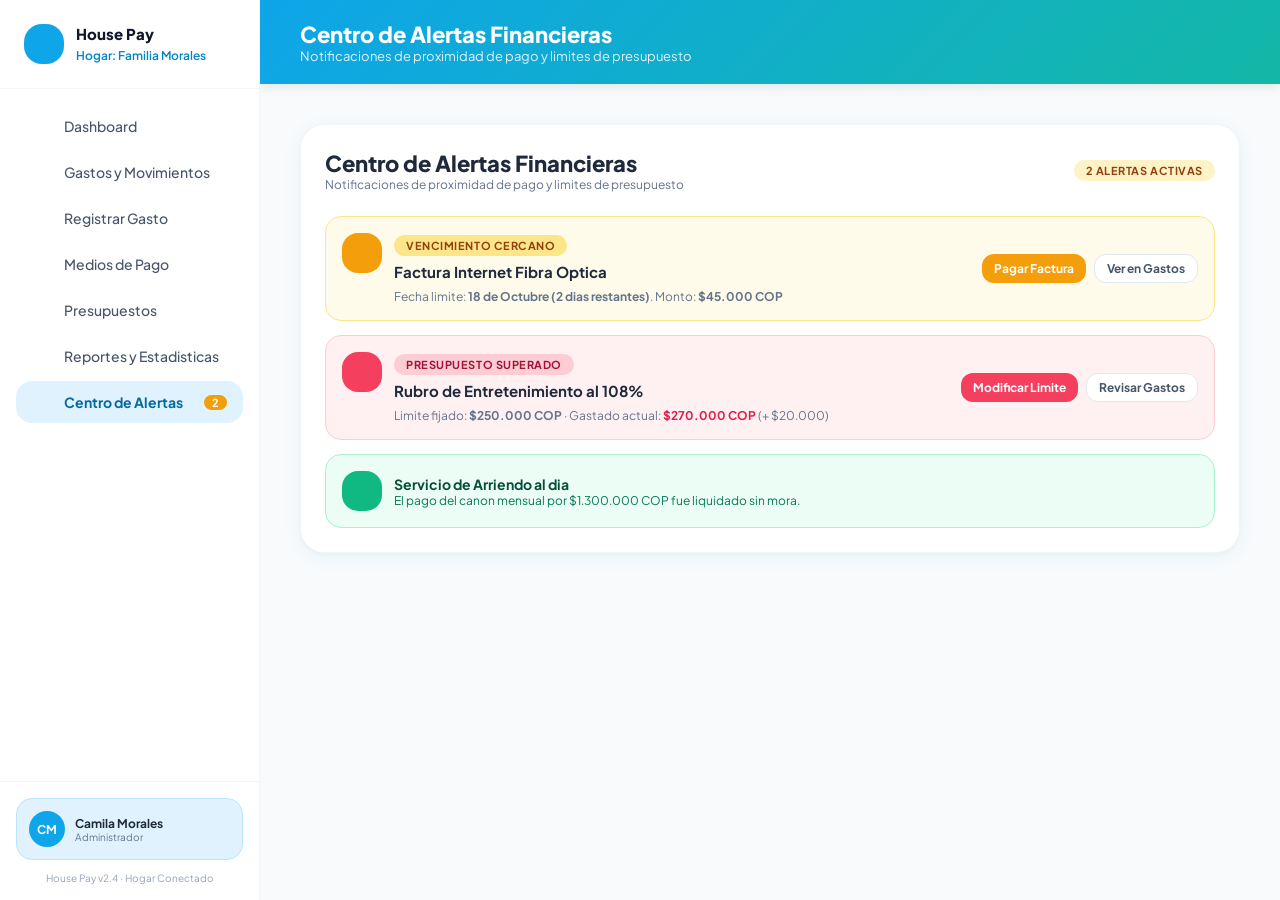
==== alertas.html @ f839c931 "Add files via upload" ====
<!DOCTYPE html>
<html lang="es">
<head>
  <meta charset="UTF-8">
  <meta name="viewport" content="width=device-width, initial-scale=1.0">
  <title>Alertas - House Pay Assistant</title>
  <link rel="preconnect" href="https://fonts.googleapis.com">
  <link href="https://fonts.googleapis.com/css2?family=Plus+Jakarta+Sans:wght@300;400;500;600;700;800&display=swap" rel="stylesheet">
  <link rel="stylesheet" href="styles.css">
</head>
<body>
<div class="app">

  <aside class="barra-lateral">
    <div>
      <div class="logo-app">
        <div class="icono-redondo"><i class="fa-solid fa-house-chimney-user"></i></div>
        <div>
          <h2>House Pay</h2>
          <span>Hogar: Familia Morales</span>
        </div>
      </div>
      <nav class="menu-principal">
        <a href="dashboard.html" class="enlace-menu"><i class="fa-solid fa-grid-2"></i><span>Dashboard</span></a>
        <a href="gastos.html" class="enlace-menu"><i class="fa-solid fa-receipt"></i><span>Gastos y Movimientos</span></a>
        <a href="registrar.html" class="enlace-menu"><i class="fa-solid fa-circle-plus"></i><span>Registrar Gasto</span></a>
        <a href="medios.html" class="enlace-menu"><i class="fa-solid fa-credit-card"></i><span>Medios de Pago</span></a>
        <a href="presupuestos.html" class="enlace-menu"><i class="fa-solid fa-chart-pie"></i><span>Presupuestos</span></a>
        <a href="reportes.html" class="enlace-menu"><i class="fa-solid fa-chart-simple"></i><span>Reportes y Estadisticas</span></a>
        <a href="alertas.html" class="enlace-menu enlace-menu-activo"><i class="fa-solid fa-bell"></i><span>Centro de Alertas</span><span class="globo-aviso">2</span></a>
      </nav>
    </div>
    <div class="pie-lateral">
      <div class="tarjeta-usuario">
        <div style="display:flex; align-items:center; gap:10px;">
          <div class="avatar">CM</div>
          <div>
            <p style="font-size:12px; font-weight:700;">Camila Morales</p>
            <p style="font-size:10px; color:var(--gris-500);">Administrador</p>
          </div>
        </div>
        <a href="index.html" title="Cerrar sesion" style="color:var(--gris-400);"><i class="fa-solid fa-arrow-right-from-bracket"></i></a>
      </div>
      <p class="marca-agua">House Pay v2.4 · Hogar Conectado</p>
    </div>
  </aside>

  <main class="contenido">
    <header class="topbar degradado-encabezado">
      <div class="topbar-superior">
        <div>
          <h1>Centro de Alertas Financieras</h1>
          <p>Notificaciones de proximidad de pago y limites de presupuesto</p>
        </div>
      </div>
    </header>

    <div class="zona-vistas">
      <div class="tarjeta">

        <div style="display:flex; justify-content:space-between; align-items:center; margin-bottom:24px;">
          <div>
            <h3 style="font-size:22px; font-weight:800;">Centro de Alertas Financieras</h3>
            <p class="texto-pequeno">Notificaciones de proximidad de pago y limites de presupuesto</p>
          </div>
          <span class="etiqueta etiqueta-ambar">2 alertas activas</span>
        </div>

        <!-- Alerta 1 -->
        <div class="fila-pago fila-pago-urgente">
          <div style="display:flex; align-items:flex-start; gap:12px;">
            <div class="icono-pago" style="background-color:var(--ambar-500); flex-shrink:0;"><i class="fa-solid fa-clock"></i></div>
            <div>
              <span class="etiqueta" style="background-color:var(--ambar-200); color:var(--ambar-800);">Vencimiento cercano</span>
              <h5 style="font-size:15px; font-weight:700; margin-top:6px;">Factura Internet Fibra Optica</h5>
              <p class="texto-pequeno mt-8">Fecha limite: <strong>18 de Octubre (2 dias restantes)</strong>. Monto: <strong>$45.000 COP</strong></p>
            </div>
          </div>
          <div style="display:flex; gap:8px;">
            <a href="gastos.html" class="boton boton-pequeno" style="background-color:var(--ambar-500); color:#fff;">Pagar Factura</a>
            <a href="gastos.html" class="boton boton-secundario boton-pequeno">Ver en Gastos</a>
          </div>
        </div>

        <!-- Alerta 2 -->
        <div class="fila-pago" style="background-color:var(--rosa-50); border:1px solid var(--rosa-200);">
          <div style="display:flex; align-items:flex-start; gap:12px;">
            <div class="icono-pago" style="background-color:var(--rosa-500); flex-shrink:0;"><i class="fa-solid fa-triangle-exclamation"></i></div>
            <div>
              <span class="etiqueta" style="background-color:var(--rosa-200); color:var(--rosa-800);">Presupuesto superado</span>
              <h5 style="font-size:15px; font-weight:700; margin-top:6px;">Rubro de Entretenimiento al 108%</h5>
              <p class="texto-pequeno mt-8">Limite fijado: <strong>$250.000 COP</strong> · Gastado actual: <strong class="texto-rosa">$270.000 COP</strong> (+ $20.000)</p>
            </div>
          </div>
          <div style="display:flex; gap:8px;">
            <a href="presupuestos.html" class="boton boton-pequeno" style="background-color:var(--rosa-500); color:#fff;">Modificar Limite</a>
            <a href="gastos.html" class="boton boton-secundario boton-pequeno">Revisar Gastos</a>
          </div>
        </div>

        <!-- Notificacion positivo -->
        <div class="fila-pago" style="background-color:var(--verde-50); border:1px solid var(--verde-200); margin-bottom:0;">
          <div style="display:flex; align-items:center; gap:12px;">
            <div class="icono-pago" style="background-color:var(--verde-500);"><i class="fa-solid fa-shield-check"></i></div>
            <div>
              <h5 style="font-size:14px; font-weight:700; color:var(--verde-900);">Servicio de Arriendo al dia</h5>
              <p style="font-size:12px; color:var(--verde-700);">El pago del canon mensual por $1.300.000 COP fue liquidado sin mora.</p>
            </div>
          </div>
        </div>

      </div>
    </div>
  </main>
</div>
</body>
</html>
---- styles.css ----
/* --- Reseteo basico --- */
* {
  margin: 0;
  padding: 0;
  box-sizing: border-box;
}

body {
  font-family: 'Plus Jakarta Sans', Arial, sans-serif;
  background-color: #f8fafc; /* gris muy clarito, como el slate-50 */
  color: #1e293b; /* slate-800 */
}

a {
  text-decoration: none;
  color: inherit;
}

ul {
  list-style: none;
}

img {
  max-width: 100%;
}

/* --- Colores que voy a repetir mucho, los guardo aqui --- */
:root {
  --azul-500: #0ea5e9;
  --azul-600: #0284c7;
  --azul-700: #0369a1;
  --verdeazul-500: #14b8a6;
  --verdeazul-600: #0d9488;

  --gris-50: #f8fafc;
  --gris-100: #f1f5f9;
  --gris-200: #e2e8f0;
  --gris-300: #cbd5e1;
  --gris-400: #94a3b8;
  --gris-500: #64748b;
  --gris-600: #475569;
  --gris-700: #334155;
  --gris-800: #1e293b;
  --gris-900: #0f172a;

  --ambar-50: #fffbeb;
  --ambar-100: #fef3c7;
  --ambar-200: #fde68a;
  --ambar-500: #f59e0b;
  --ambar-600: #d97706;
  --ambar-700: #b45309;
  --ambar-800: #92400e;

  --rosa-50: #fff1f2;
  --rosa-100: #ffe4e6;
  --rosa-200: #fecdd3;
  --rosa-500: #f43f5e;
  --rosa-600: #e11d48;
  --rosa-700: #be123c;
  --rosa-800: #9f1239;

  --verde-50: #ecfdf5;
  --verde-100: #d1fae5;
  --verde-200: #a7f3d0;
  --verde-500: #10b981;
  --verde-600: #059669;
  --verde-700: #047857;
  --verde-900: #064e3b;

  --indigo-50: #eef2ff;
  --indigo-500: #6366f1;
  --indigo-600: #4f46e5;

  --morado-50: #faf5ff;
  --morado-100: #f3e8ff;
  --morado-500: #a855f7;
  --morado-600: #9333ea;
  --morado-700: #7e22ce;
  --morado-800: #6b21a8;
}

/* COSAS QUE SE REPITEN EN VARIAS PANTALLAS */

.degradado-encabezado {
  background: linear-gradient(135deg, var(--azul-500) 0%, var(--verdeazul-500) 100%);
}

.tarjeta {
  background-color: #ffffff;
  border: 1px solid var(--gris-100);
  border-radius: 24px;
  padding: 24px;
  box-shadow: 0 4px 20px -2px rgba(14, 165, 233, 0.08), 0 2px 6px -1px rgba(0, 0, 0, 0.04);
}

.etiqueta {
  display: inline-block;
  font-size: 11px;
  font-weight: 700;
  text-transform: uppercase;
  letter-spacing: 0.05em;
  padding: 4px 12px;
  border-radius: 999px;
}

.etiqueta-azul   { background-color: var(--azul-500); color: #ffffff; }
.etiqueta-azul-suave { background-color: #e0f2fe; color: var(--azul-700); }
.etiqueta-ambar  { background-color: var(--ambar-100); color: var(--ambar-800); }
.etiqueta-rosa   { background-color: var(--rosa-100); color: var(--rosa-800); }
.etiqueta-verde  { background-color: var(--verde-100); color: var(--verde-700); }
.etiqueta-gris   { background-color: var(--gris-100); color: var(--gris-500); }

.boton {
  display: inline-flex;
  align-items: center;
  justify-content: center;
  gap: 8px;
  padding: 12px 20px;
  border-radius: 16px;
  border: none;
  font-weight: 700;
  font-size: 14px;
  cursor: pointer;
  transition: background-color 0.2s ease;
}

.boton-primario {
  background-color: var(--azul-500);
  color: #ffffff;
  box-shadow: 0 6px 14px -4px rgba(14, 165, 233, 0.4);
}
.boton-primario:hover { background-color: var(--azul-600); }

.boton-secundario {
  background-color: #ffffff;
  color: var(--gris-600);
  border: 1px solid var(--gris-200);
}
.boton-secundario:hover { background-color: var(--gris-50); }

.boton-pequeno {
  padding: 6px 12px;
  border-radius: 12px;
  font-size: 12px;
}

/* Barra de progreso, la uso en varias tarjetas */
.progreso-fondo {
  width: 100%;
  height: 10px;
  background-color: var(--gris-100);
  border-radius: 999px;
  overflow: hidden;
}
.progreso-relleno {
  height: 100%;
  border-radius: 999px;
}
.progreso-azul   { background-color: var(--azul-500); }
.progreso-indigo { background-color: var(--indigo-500); }
.progreso-verde  { background-color: var(--verde-500); }
.progreso-ambar  { background-color: var(--ambar-500); }
.progreso-rosa   { background-color: var(--rosa-500); }
.progreso-morado { background-color: var(--morado-500); }

/* =========================================================
   PANTALLA DE INICIO DE SESION / REGISTRO
========================================================= */

.pantalla-acceso {
  min-height: 100vh;
  display: flex;
}

.panel-visual {
  display: none;
  width: 50%;
  color: #ffffff;
  padding: 48px;
  flex-direction: column;
  justify-content: space-between;
  position: relative;
  overflow: hidden;
}

@media (min-width: 1024px) {
  .panel-visual { display: flex; }
}

.panel-visual .marca {
  display: flex;
  align-items: center;
  gap: 12px;
}

.icono-redondo {
  width: 48px;
  height: 48px;
  border-radius: 18px;
  background-color: rgba(255,255,255,0.2);
  display: flex;
  align-items: center;
  justify-content: center;
  font-size: 22px;
}

.panel-visual h1 {
  font-size: 40px;
  font-weight: 800;
  line-height: 1.2;
  margin-bottom: 20px;
}

.panel-visual p {
  color: #e0f2fe;
  font-size: 17px;
  line-height: 1.6;
  margin-bottom: 28px;
}

.tarjeta-flotante {
  background-color: rgba(255,255,255,0.15);
  border: 1px solid rgba(255,255,255,0.2);
  border-radius: 24px;
  padding: 22px;
  color: #ffffff;
}

.pie-panel-visual {
  display: flex;
  justify-content: space-between;
  font-size: 12px;
  color: rgba(224,242,254,0.8);
  border-top: 1px solid rgba(255,255,255,0.1);
  padding-top: 20px;
}

.panel-formulario {
  width: 100%;
  display: flex;
  align-items: center;
  justify-content: center;
  padding: 32px 24px;
  background-color: #ffffff;
}

@media (min-width: 1024px) {
  .panel-formulario { width: 50%; }
}

.caja-formulario {
  width: 100%;
  max-width: 420px;
}

.selector-pestanas {
  display: flex;
  background-color: var(--gris-100);
  padding: 6px;
  border-radius: 16px;
  margin-bottom: 32px;
}

.pestana {
  flex: 1;
  text-align: center;
  padding: 10px;
  border-radius: 12px;
  font-weight: 600;
  font-size: 14px;
  color: var(--gris-500);
}

.pestana-activa {
  background-color: #ffffff;
  color: var(--gris-900);
  font-weight: 700;
  box-shadow: 0 1px 3px rgba(0,0,0,0.08);
}

.campo {
  margin-bottom: 18px;
}

.campo label {
  display: block;
  font-size: 12px;
  font-weight: 700;
  text-transform: uppercase;
  letter-spacing: 0.03em;
  color: var(--gris-700);
  margin-bottom: 8px;
}

.campo input,
.campo select {
  width: 100%;
  padding: 12px 16px;
  background-color: var(--gris-50);
  border: 1px solid var(--gris-200);
  border-radius: 16px;
  font-size: 14px;
  font-family: inherit;
}

.campo input:focus,
.campo select:focus {
  outline: 2px solid var(--azul-500);
  background-color: #ffffff;
}

.enlace-separador {
  text-align: center;
  margin: 24px 0;
  color: var(--gris-400);
  font-size: 12px;
  position: relative;
}

.enlace-separador::before {
  content: "";
  position: absolute;
  top: 50%;
  left: 0;
  right: 0;
  border-top: 1px solid var(--gris-200);
  z-index: 0;
}

.enlace-separador span {
  background-color: #ffffff;
  padding: 0 10px;
  position: relative;
  z-index: 1;
}

/* =========================================================
   APLICACION PRINCIPAL (con menu lateral)
========================================================= */

.app {
  display: flex;
  min-height: 100vh;
}

.barra-lateral {
  width: 260px;
  background-color: #ffffff;
  border-right: 1px solid var(--gris-100);
  flex-direction: column;
  justify-content: space-between;
  flex-shrink: 0;
  display: none;
}

@media (min-width: 768px) {
  .barra-lateral { display: flex; }
}

.logo-app {
  padding: 24px;
  border-bottom: 1px solid var(--gris-100);
  display: flex;
  align-items: center;
  gap: 12px;
}

.logo-app .icono-redondo {
  width: 40px;
  height: 40px;
  background-color: var(--azul-500);
  color: #ffffff;
}

.logo-app h2 {
  font-size: 15px;
  font-weight: 800;
  color: var(--gris-900);
}

.logo-app span {
  font-size: 12px;
  color: var(--azul-600);
  font-weight: 600;
}

.menu-principal {
  padding: 16px;
}

.enlace-menu {
  display: flex;
  align-items: center;
  gap: 12px;
  padding: 12px 16px;
  border-radius: 16px;
  color: var(--gris-600);
  font-size: 14px;
  font-weight: 500;
  margin-bottom: 4px;
}

.enlace-menu:hover {
  background-color: var(--gris-100);
  color: var(--gris-900);
}

.enlace-menu i {
  width: 20px;
  text-align: center;
  color: var(--gris-400);
}

.enlace-menu-activo {
  background-color: #e0f2fe;
  color: var(--azul-700);
  font-weight: 700;
}
.enlace-menu-activo i { color: var(--azul-600); }

.enlace-menu .globo-aviso {
  margin-left: auto;
  background-color: var(--ambar-500);
  color: #ffffff;
  font-size: 11px;
  font-weight: 700;
  padding: 1px 8px;
  border-radius: 999px;
}

.pie-lateral {
  padding: 16px;
  border-top: 1px solid var(--gris-100);
}

.tarjeta-usuario {
  background-color: #e0f2fe;
  border: 1px solid #bae6fd;
  border-radius: 16px;
  padding: 12px;
  display: flex;
  align-items: center;
  justify-content: space-between;
  margin-bottom: 12px;
}

.avatar {
  width: 36px;
  height: 36px;
  border-radius: 999px;
  background-color: var(--azul-500);
  color: #ffffff;
  font-weight: 700;
  font-size: 12px;
  display: flex;
  align-items: center;
  justify-content: center;
}

.pie-lateral p.marca-agua {
  text-align: center;
  font-size: 10px;
  color: var(--gris-400);
}

.contenido {
  flex: 1;
  overflow-y: auto;
}

.topbar {
  color: #ffffff;
  padding: 20px 24px;
  position: sticky;
  top: 0;
  box-shadow: 0 4px 10px rgba(0,0,0,0.08);
}

@media (min-width: 1024px) {
  .topbar { padding: 20px 40px; }
}

.topbar-superior {
  display: flex;
  align-items: center;
  justify-content: space-between;
  gap: 16px;
  flex-wrap: wrap;
  max-width: 1280px;
  margin: 0 auto;
}

.topbar h1 {
  font-size: 22px;
  font-weight: 800;
}

.topbar p {
  font-size: 13px;
  color: #e0f2fe;
}

.buscador {
  flex: 1;
  min-width: 200px;
  position: relative;
}

.buscador input {
  width: 100%;
  padding: 10px 16px 10px 40px;
  background-color: rgba(255,255,255,0.15);
  border: 1px solid rgba(255,255,255,0.2);
  border-radius: 16px;
  color: #ffffff;
  font-size: 14px;
  font-family: inherit;
}

.buscador input::placeholder { color: #e0f2fe; }

.buscador i {
  position: absolute;
  left: 14px;
  top: 50%;
  transform: translateY(-50%);
  color: #e0f2fe;
}

.fila-superior-acciones {
  display: flex;
  align-items: center;
  gap: 12px;
  flex-wrap: wrap;
  margin-top: 16px;
}

.boton-campana {
  width: 40px;
  height: 40px;
  border-radius: 16px;
  background-color: rgba(255,255,255,0.15);
  display: flex;
  align-items: center;
  justify-content: center;
  position: relative;
}

.punto-aviso {
  position: absolute;
  top: 8px;
  right: 8px;
  width: 8px;
  height: 8px;
  background-color: var(--ambar-500);
  border-radius: 999px;
}

.zona-vistas {
  padding: 24px;
  max-width: 1280px;
  margin: 0 auto;
}

@media (min-width: 1024px) {
  .zona-vistas { padding: 40px; }
}

/* --- rejillas reutilizables --- */
.rejilla-3 { display: grid; grid-template-columns: 1fr; gap: 24px; margin-bottom: 32px; }
.rejilla-2 { display: grid; grid-template-columns: 1fr; gap: 32px; margin-bottom: 32px; }
.rejilla-4 { display: grid; grid-template-columns: 1fr; gap: 24px; }
.rejilla-6 { display: grid; grid-template-columns: repeat(2, 1fr); gap: 12px; }

@media (min-width: 640px) {
  .rejilla-6 { grid-template-columns: repeat(3, 1fr); }
}
@media (min-width: 768px) {
  .rejilla-3 { grid-template-columns: repeat(3, 1fr); }
  .rejilla-4 { grid-template-columns: repeat(2, 1fr); }
}
@media (min-width: 1024px) {
  .rejilla-2 { grid-template-columns: 1fr 1fr; }
  .rejilla-4 { grid-template-columns: repeat(4, 1fr); }
  .rejilla-6 { grid-template-columns: repeat(6, 1fr); }
}
@media (min-width: 1280px) {
  .rejilla-2-3 { grid-template-columns: 2fr 1fr; }
}

/* --- tablas --- */
.tabla-simple {
  width: 100%;
  text-align: left;
  border-collapse: collapse;
  font-size: 14px;
}

.tabla-simple thead th {
  font-size: 11px;
  text-transform: uppercase;
  letter-spacing: 0.04em;
  color: var(--gris-400);
  border-bottom: 1px solid var(--gris-100);
  padding: 10px 8px;
}

.tabla-simple tbody td {
  padding: 12px 8px;
  border-bottom: 1px solid var(--gris-100);
}

/* --- fila de pago pendiente --- */
.fila-pago {
  padding: 16px;
  border-radius: 16px;
  display: flex;
  align-items: center;
  justify-content: space-between;
  gap: 12px;
  margin-bottom: 14px;
  flex-wrap: wrap;
}

.fila-pago-urgente {
  background-color: #fffbeb;
  border: 1px solid var(--ambar-200);
}

.fila-pago-normal {
  background-color: var(--gris-50);
  border: 1px solid var(--gris-200);
}

.icono-pago {
  width: 40px;
  height: 40px;
  border-radius: 16px;
  color: #ffffff;
  display: flex;
  align-items: center;
  justify-content: center;
  font-size: 18px;
}

/* --- tarjetas de medio de pago (las de banco) --- */
.tarjeta-banco {
  color: #ffffff;
  padding: 24px;
  border-radius: 24px;
  height: 210px;
  display: flex;
  flex-direction: column;
  justify-content: space-between;
}

.banco-negra   { background: linear-gradient(135deg, #0f172a, #1e293b); }
.banco-azul    { background: linear-gradient(135deg, #1d4ed8, #0ea5e9); }
.banco-morada  { background: linear-gradient(135deg, #6b21a8, #4338ca); }
.banco-verde   { background: linear-gradient(135deg, #047857, #0d9488); }

.tarjeta-banco .numero {
  font-family: monospace;
  font-size: 18px;
  font-weight: 700;
  letter-spacing: 0.1em;
}

.tarjeta-banco .fila-final {
  display: flex;
  align-items: center;
  justify-content: space-between;
  padding-top: 10px;
  border-top: 1px solid rgba(255,255,255,0.2);
}

/* --- formularios generales --- */
.formulario .campo-doble {
  display: grid;
  grid-template-columns: 1fr;
  gap: 16px;
}
@media (min-width: 640px) {
  .formulario .campo-doble { grid-template-columns: 1fr 1fr; }
}

.formulario-acciones {
  display: flex;
  justify-content: flex-end;
  gap: 12px;
  padding-top: 16px;
  border-top: 1px solid var(--gris-100);
  margin-top: 8px;
}

/* --- ventana modal, hecha solo con CSS usando :target --- */
.fondo-modal {
  display: none;
  position: fixed;
  inset: 0;
  background-color: rgba(15, 23, 42, 0.4);
  align-items: center;
  justify-content: center;
  padding: 16px;
  z-index: 50;
}

.fondo-modal:target {
  display: flex;
}

.caja-modal {
  background-color: #ffffff;
  border-radius: 24px;
  max-width: 420px;
  width: 100%;
  padding: 24px;
}

.cabecera-modal {
  display: flex;
  align-items: center;
  justify-content: space-between;
  border-bottom: 1px solid var(--gris-100);
  padding-bottom: 12px;
  margin-bottom: 16px;
}

.boton-cerrar-modal {
  width: 32px;
  height: 32px;
  border-radius: 999px;
  display: flex;
  align-items: center;
  justify-content: center;
  color: var(--gris-400);
}
.boton-cerrar-modal:hover { background-color: var(--gris-100); }

/* --- utilidades pequenas que uso sueltas --- */
.oculto-en-movil { display: none; }
@media (min-width: 768px) { .oculto-en-movil { display: block; } }

.texto-pequeno { font-size: 12px; color: var(--gris-500); }
.texto-verde { color: var(--verde-600); }
.texto-rosa { color: var(--rosa-600); }
.texto-negrita { font-weight: 700; }
.mb-8 { margin-bottom: 8px; }
.mb-16 { margin-bottom: 16px; }
.mb-24 { margin-bottom: 24px; }
.mt-8 { margin-top: 8px; }
.mt-16 { margin-top: 16px; }

.aviso-info {
  margin-top: 32px;
  background-color: #f0f9ff;
  border: 1px solid #bae6fd;
  border-radius: 16px;
  padding: 16px;
  display: flex;
  align-items: center;
  gap: 12px;
  font-size: 13px;
  color: var(--gris-700);
}

.aviso-info .icono-redondo {
  width: 32px;
  height: 32px;
  font-size: 14px;
  background-color: var(--azul-500);
  flex-shrink: 0;
}

.barras-meses {
  height: 190px;
  display: flex;
  align-items: flex-end;
  justify-content: space-between;
  gap: 16px;
  padding: 24px 16px 0 16px;
}

.barra-mes {
  flex: 1;
  display: flex;
  flex-direction: column;
  align-items: center;
  gap: 8px;
}

.barra-mes .relleno {
  width: 100%;
  border-radius: 12px 12px 0 0;
  background-color: #7dd3fc;
}
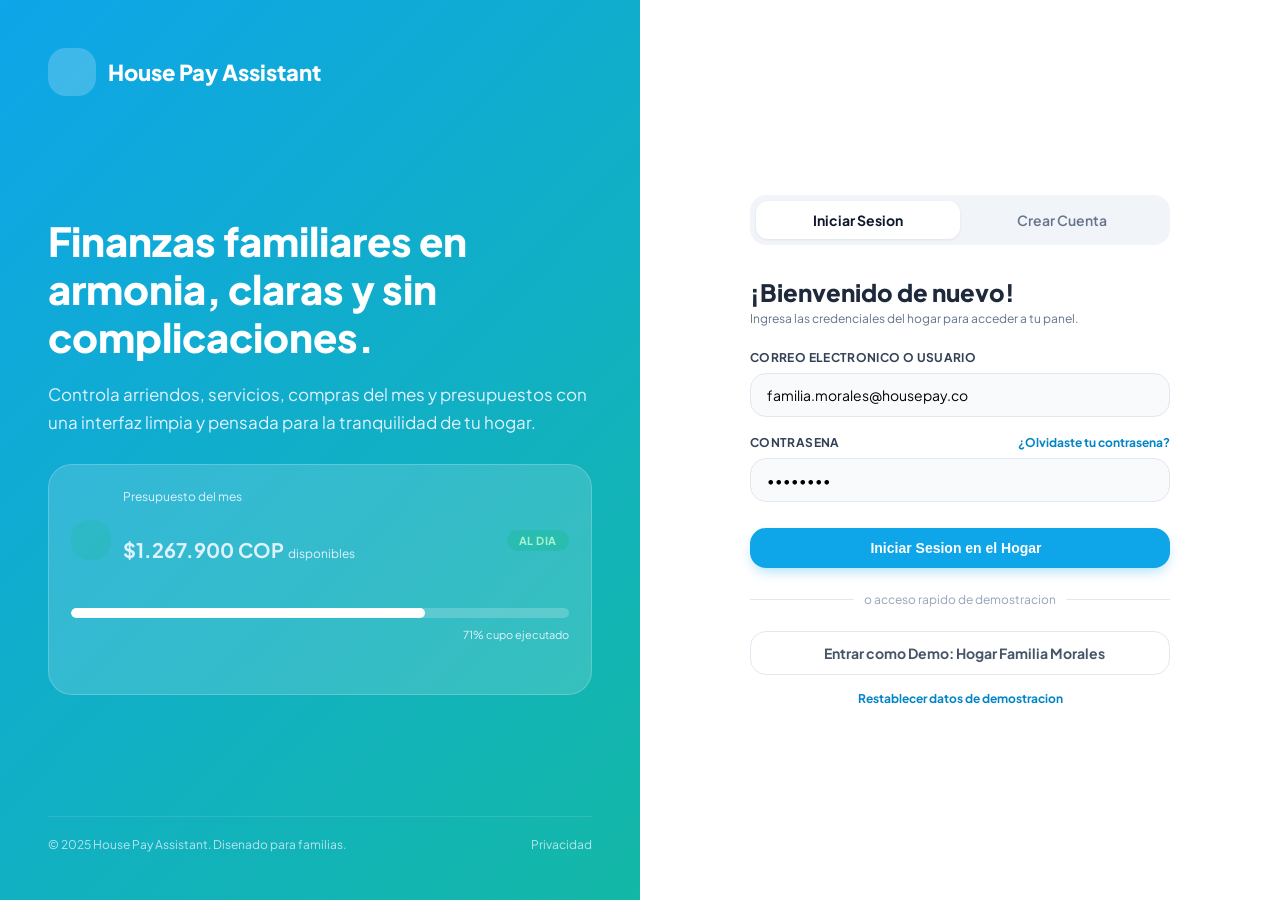
==== commit ac23fe7b: "Organizacion de los archivos para que funcione con la logica integrada en el archivo app.js" ====
--- a/alertas.html
+++ b/alertas.html
@@ -1,117 +1,88 @@
 <!DOCTYPE html>
 <html lang="es">
+
 <head>
   <meta charset="UTF-8">
   <meta name="viewport" content="width=device-width, initial-scale=1.0">
   <title>Alertas - House Pay Assistant</title>
   <link rel="preconnect" href="https://fonts.googleapis.com">
-  <link href="https://fonts.googleapis.com/css2?family=Plus+Jakarta+Sans:wght@300;400;500;600;700;800&display=swap" rel="stylesheet">
+  <link href="https://fonts.googleapis.com/css2?family=Plus+Jakarta+Sans:wght@300;400;500;600;700;800&display=swap"
+    rel="stylesheet">
   <link rel="stylesheet" href="styles.css">
 </head>
-<body>
-<div class="app">
 
-  <aside class="barra-lateral">
-    <div>
-      <div class="logo-app">
-        <div class="icono-redondo"><i class="fa-solid fa-house-chimney-user"></i></div>
-        <div>
-          <h2>House Pay</h2>
-          <span>Hogar: Familia Morales</span>
-        </div>
-      </div>
-      <nav class="menu-principal">
-        <a href="dashboard.html" class="enlace-menu"><i class="fa-solid fa-grid-2"></i><span>Dashboard</span></a>
-        <a href="gastos.html" class="enlace-menu"><i class="fa-solid fa-receipt"></i><span>Gastos y Movimientos</span></a>
-        <a href="registrar.html" class="enlace-menu"><i class="fa-solid fa-circle-plus"></i><span>Registrar Gasto</span></a>
-        <a href="medios.html" class="enlace-menu"><i class="fa-solid fa-credit-card"></i><span>Medios de Pago</span></a>
-        <a href="presupuestos.html" class="enlace-menu"><i class="fa-solid fa-chart-pie"></i><span>Presupuestos</span></a>
-        <a href="reportes.html" class="enlace-menu"><i class="fa-solid fa-chart-simple"></i><span>Reportes y Estadisticas</span></a>
-        <a href="alertas.html" class="enlace-menu enlace-menu-activo"><i class="fa-solid fa-bell"></i><span>Centro de Alertas</span><span class="globo-aviso">2</span></a>
-      </nav>
-    </div>
-    <div class="pie-lateral">
-      <div class="tarjeta-usuario">
-        <div style="display:flex; align-items:center; gap:10px;">
-          <div class="avatar">CM</div>
+<body data-pagina="alertas">
+  <div class="app">
+
+    <aside class="barra-lateral">
+      <header>
+        <div class="logo-app">
+          <div class="icono-redondo"><i class="fa-solid fa-house-chimney-user"></i></div>
           <div>
-            <p style="font-size:12px; font-weight:700;">Camila Morales</p>
-            <p style="font-size:10px; color:var(--gris-500);">Administrador</p>
+            <h2>House Pay</h2>
+            <span>Hogar: Familia Morales</span>
           </div>
         </div>
-        <a href="index.html" title="Cerrar sesion" style="color:var(--gris-400);"><i class="fa-solid fa-arrow-right-from-bracket"></i></a>
-      </div>
-      <p class="marca-agua">House Pay v2.4 · Hogar Conectado</p>
-    </div>
-  </aside>
-
-  <main class="contenido">
-    <header class="topbar degradado-encabezado">
-      <div class="topbar-superior">
-        <div>
-          <h1>Centro de Alertas Financieras</h1>
-          <p>Notificaciones de proximidad de pago y limites de presupuesto</p>
-        </div>
-      </div>
-    </header>
-
-    <div class="zona-vistas">
-      <div class="tarjeta">
-
-        <div style="display:flex; justify-content:space-between; align-items:center; margin-bottom:24px;">
-          <div>
-            <h3 style="font-size:22px; font-weight:800;">Centro de Alertas Financieras</h3>
-            <p class="texto-pequeno">Notificaciones de proximidad de pago y limites de presupuesto</p>
-          </div>
-          <span class="etiqueta etiqueta-ambar">2 alertas activas</span>
-        </div>
-
-        <!-- Alerta 1 -->
-        <div class="fila-pago fila-pago-urgente">
-          <div style="display:flex; align-items:flex-start; gap:12px;">
-            <div class="icono-pago" style="background-color:var(--ambar-500); flex-shrink:0;"><i class="fa-solid fa-clock"></i></div>
+        <nav class="menu-principal">
+          <a href="dashboard.html" class="enlace-menu"><i class="fa-solid fa-grid-2"></i><span>Dashboard</span></a>
+          <a href="gastos.html" class="enlace-menu"><i class="fa-solid fa-receipt"></i><span>Gastos y
+              Movimientos</span></a>
+          <a href="registrar.html" class="enlace-menu"><i class="fa-solid fa-circle-plus"></i><span>Registrar
+              Gasto</span></a>
+          <a href="medios.html" class="enlace-menu"><i class="fa-solid fa-credit-card"></i><span>Medios de
+              Pago</span></a>
+          <a href="presupuestos.html" class="enlace-menu"><i
+              class="fa-solid fa-chart-pie"></i><span>Presupuestos</span></a>
+          <a href="reportes.html" class="enlace-menu"><i class="fa-solid fa-chart-simple"></i><span>Reportes y
+              Estadisticas</span></a>
+          <a href="alertas.html" class="enlace-menu enlace-menu-activo"><i class="fa-solid fa-bell"></i><span>Centro de
+              Alertas</span><span class="globo-aviso">2</span></a>
+        </nav>
+      </header>
+      <footer class="pie-lateral">
+        <div class="tarjeta-usuario">
+          <div style="display:flex; align-items:center; gap:10px;">
+            <div class="avatar">CM</div>
             <div>
-              <span class="etiqueta" style="background-color:var(--ambar-200); color:var(--ambar-800);">Vencimiento cercano</span>
-              <h5 style="font-size:15px; font-weight:700; margin-top:6px;">Factura Internet Fibra Optica</h5>
-              <p class="texto-pequeno mt-8">Fecha limite: <strong>18 de Octubre (2 dias restantes)</strong>. Monto: <strong>$45.000 COP</strong></p>
+              <p style="font-size:12px; font-weight:700;">Camila Morales</p>
+              <p style="font-size:10px; color:var(--gris-500);">Administrador</p>
             </div>
           </div>
-          <div style="display:flex; gap:8px;">
-            <a href="gastos.html" class="boton boton-pequeno" style="background-color:var(--ambar-500); color:#fff;">Pagar Factura</a>
-            <a href="gastos.html" class="boton boton-secundario boton-pequeno">Ver en Gastos</a>
+          <a href="index.html" title="Cerrar sesion" style="color:var(--gris-500); font-size:11px; font-weight:700;"><i
+              class="fa-solid fa-arrow-right-from-bracket"></i> Salir</a>
+        </div>
+        <p class="marca-agua">House Pay v2.4 · Hogar Conectado</p>
+      </footer>
+    </aside>
+
+    <main class="contenido">
+      <header class="topbar degradado-encabezado">
+        <div class="topbar-superior">
+          <div>
+            <h1>Centro de Alertas Financieras</h1>
+            <p>Notificaciones de proximidad de pago y limites de presupuesto</p>
           </div>
         </div>
+      </header>
 
-        <!-- Alerta 2 -->
-        <div class="fila-pago" style="background-color:var(--rosa-50); border:1px solid var(--rosa-200);">
-          <div style="display:flex; align-items:flex-start; gap:12px;">
-            <div class="icono-pago" style="background-color:var(--rosa-500); flex-shrink:0;"><i class="fa-solid fa-triangle-exclamation"></i></div>
+      <section class="zona-vistas">
+        <article class="tarjeta">
+
+          <div style="display:flex; justify-content:space-between; align-items:center; margin-bottom:24px;">
             <div>
-              <span class="etiqueta" style="background-color:var(--rosa-200); color:var(--rosa-800);">Presupuesto superado</span>
-              <h5 style="font-size:15px; font-weight:700; margin-top:6px;">Rubro de Entretenimiento al 108%</h5>
-              <p class="texto-pequeno mt-8">Limite fijado: <strong>$250.000 COP</strong> · Gastado actual: <strong class="texto-rosa">$270.000 COP</strong> (+ $20.000)</p>
+              <h3 style="font-size:22px; font-weight:800;">Centro de Alertas Financieras</h3>
+              <p class="texto-pequeno">Notificaciones de proximidad de pago y limites de presupuesto</p>
             </div>
+            <span class="etiqueta etiqueta-ambar" id="alertas-contador"></span>
           </div>
-          <div style="display:flex; gap:8px;">
-            <a href="presupuestos.html" class="boton boton-pequeno" style="background-color:var(--rosa-500); color:#fff;">Modificar Limite</a>
-            <a href="gastos.html" class="boton boton-secundario boton-pequeno">Revisar Gastos</a>
-          </div>
-        </div>
 
-        <!-- Notificacion positivo -->
-        <div class="fila-pago" style="background-color:var(--verde-50); border:1px solid var(--verde-200); margin-bottom:0;">
-          <div style="display:flex; align-items:center; gap:12px;">
-            <div class="icono-pago" style="background-color:var(--verde-500);"><i class="fa-solid fa-shield-check"></i></div>
-            <div>
-              <h5 style="font-size:14px; font-weight:700; color:var(--verde-900);">Servicio de Arriendo al dia</h5>
-              <p style="font-size:12px; color:var(--verde-700);">El pago del canon mensual por $1.300.000 COP fue liquidado sin mora.</p>
-            </div>
-          </div>
-        </div>
+          <div id="alertas-lista"></div>
 
-      </div>
-    </div>
-  </main>
-</div>
+        </article>
+      </section>
+    </main>
+  </div>
+  <script src="app.js"></script>
 </body>
-</html>
+
+</html>
--- a/styles.css
+++ b/styles.css
@@ -79,7 +79,9 @@
   --morado-800: #6b21a8;
 }
 
-/* COSAS QUE SE REPITEN EN VARIAS PANTALLAS */
+/* =========================================================
+   COSAS QUE SE REPITEN EN VARIAS PANTALLAS
+========================================================= */
 
 .degradado-encabezado {
   background: linear-gradient(135deg, var(--azul-500) 0%, var(--verdeazul-500) 100%);
@@ -793,4 +795,69 @@
   width: 100%;
   border-radius: 12px 12px 0 0;
   background-color: #7dd3fc;
-}+}
+
+/* =====================================================================
+   Estilos que usa app.js (avisos, toasts, modales abiertos por JS, impresion)
+   ===================================================================== */
+[hidden] { display: none !important; }
+
+/* modal abierto desde JavaScript (el de medios de pago sigue usando :target) */
+.fondo-modal.abierto { display: flex; }
+
+/* mensajes dentro de formularios */
+.mensaje-error {
+  background-color: var(--rosa-50);
+  border: 1px solid var(--rosa-200);
+  color: var(--rosa-800);
+  border-radius: 12px;
+  padding: 10px 14px;
+  font-size: 13px;
+  font-weight: 600;
+  margin-bottom: 16px;
+}
+
+/* avisos emergentes */
+.toast-contenedor {
+  position: fixed;
+  bottom: 24px;
+  right: 24px;
+  z-index: 100;
+  display: flex;
+  flex-direction: column;
+  gap: 8px;
+  max-width: calc(100vw - 48px);
+}
+.toast {
+  background-color: var(--gris-900);
+  color: #ffffff;
+  border-radius: 14px;
+  padding: 12px 16px;
+  font-size: 13px;
+  font-weight: 600;
+  max-width: 380px;
+  box-shadow: 0 10px 25px rgba(15, 23, 42, 0.25);
+}
+.toast-error { background-color: var(--rosa-600); }
+
+/* estado vacio de listas y tablas */
+.vacio {
+  text-align: center;
+  color: var(--gris-500);
+  font-size: 13px;
+  padding: 24px 12px;
+}
+
+/* chips clicables (+20k, +50k, +100k) */
+.chip-click { cursor: pointer; user-select: none; }
+.chip-click:hover { background-color: var(--gris-200); }
+
+.boton:disabled { opacity: 0.6; cursor: not-allowed; }
+
+/* "Exportar PDF" usa la impresion del navegador: se oculta el menu y los botones */
+@media print {
+  .barra-lateral, .topbar, .toast-contenedor, .fondo-modal, #btn-exportar, #btn-equilibrar { display: none !important; }
+  .app { display: block; }
+  .zona-vistas { padding: 0; }
+  body { background: #ffffff; }
+}
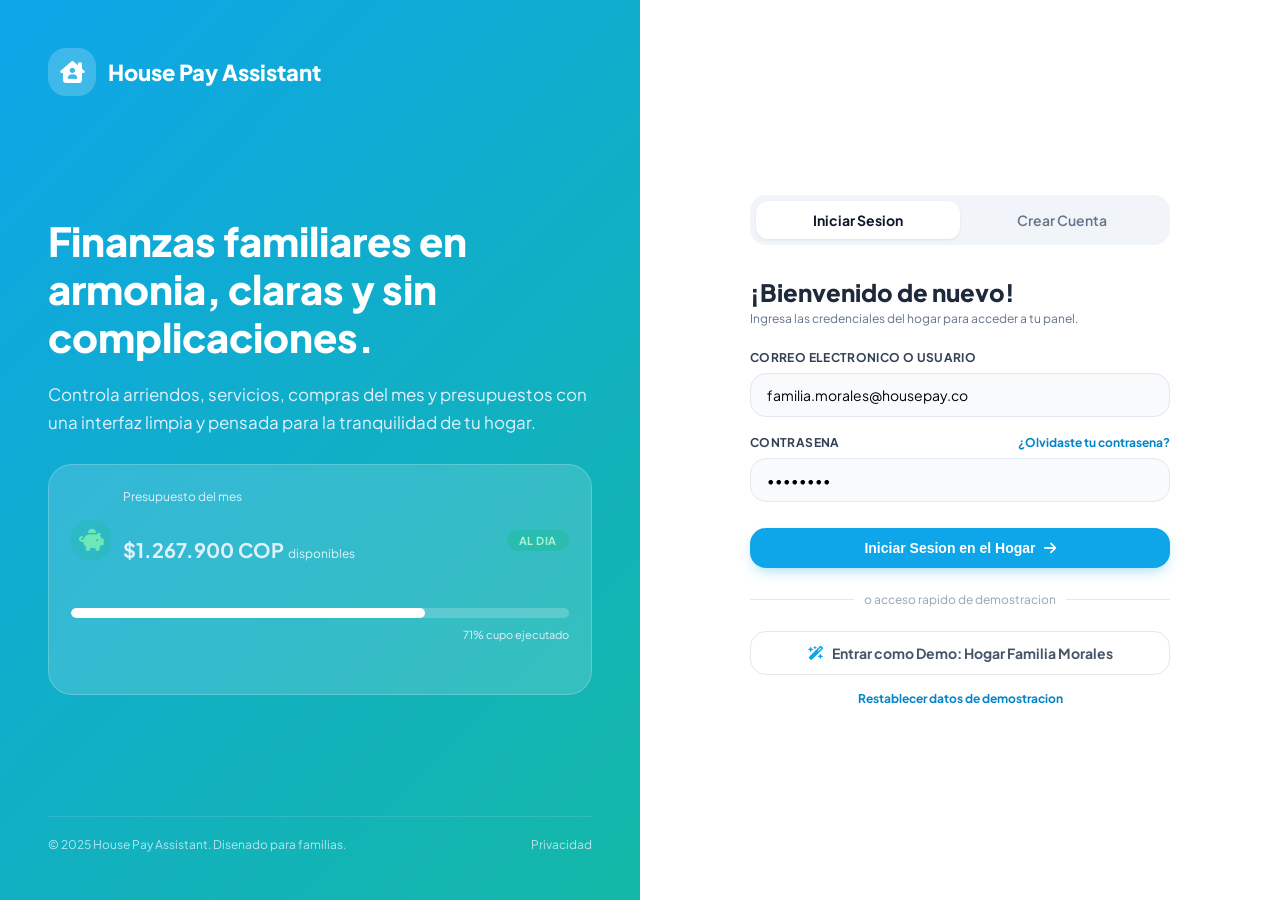
==== commit 94e2a754: "Se agrego el link de font awesome" ====
--- a/alertas.html
+++ b/alertas.html
@@ -8,6 +8,7 @@
   <link rel="preconnect" href="https://fonts.googleapis.com">
   <link href="https://fonts.googleapis.com/css2?family=Plus+Jakarta+Sans:wght@300;400;500;600;700;800&display=swap"
     rel="stylesheet">
+  <link rel="stylesheet" href="https://cdnjs.cloudflare.com/ajax/libs/font-awesome/6.5.2/css/all.min.css">
   <link rel="stylesheet" href="styles.css">
 </head>
 
